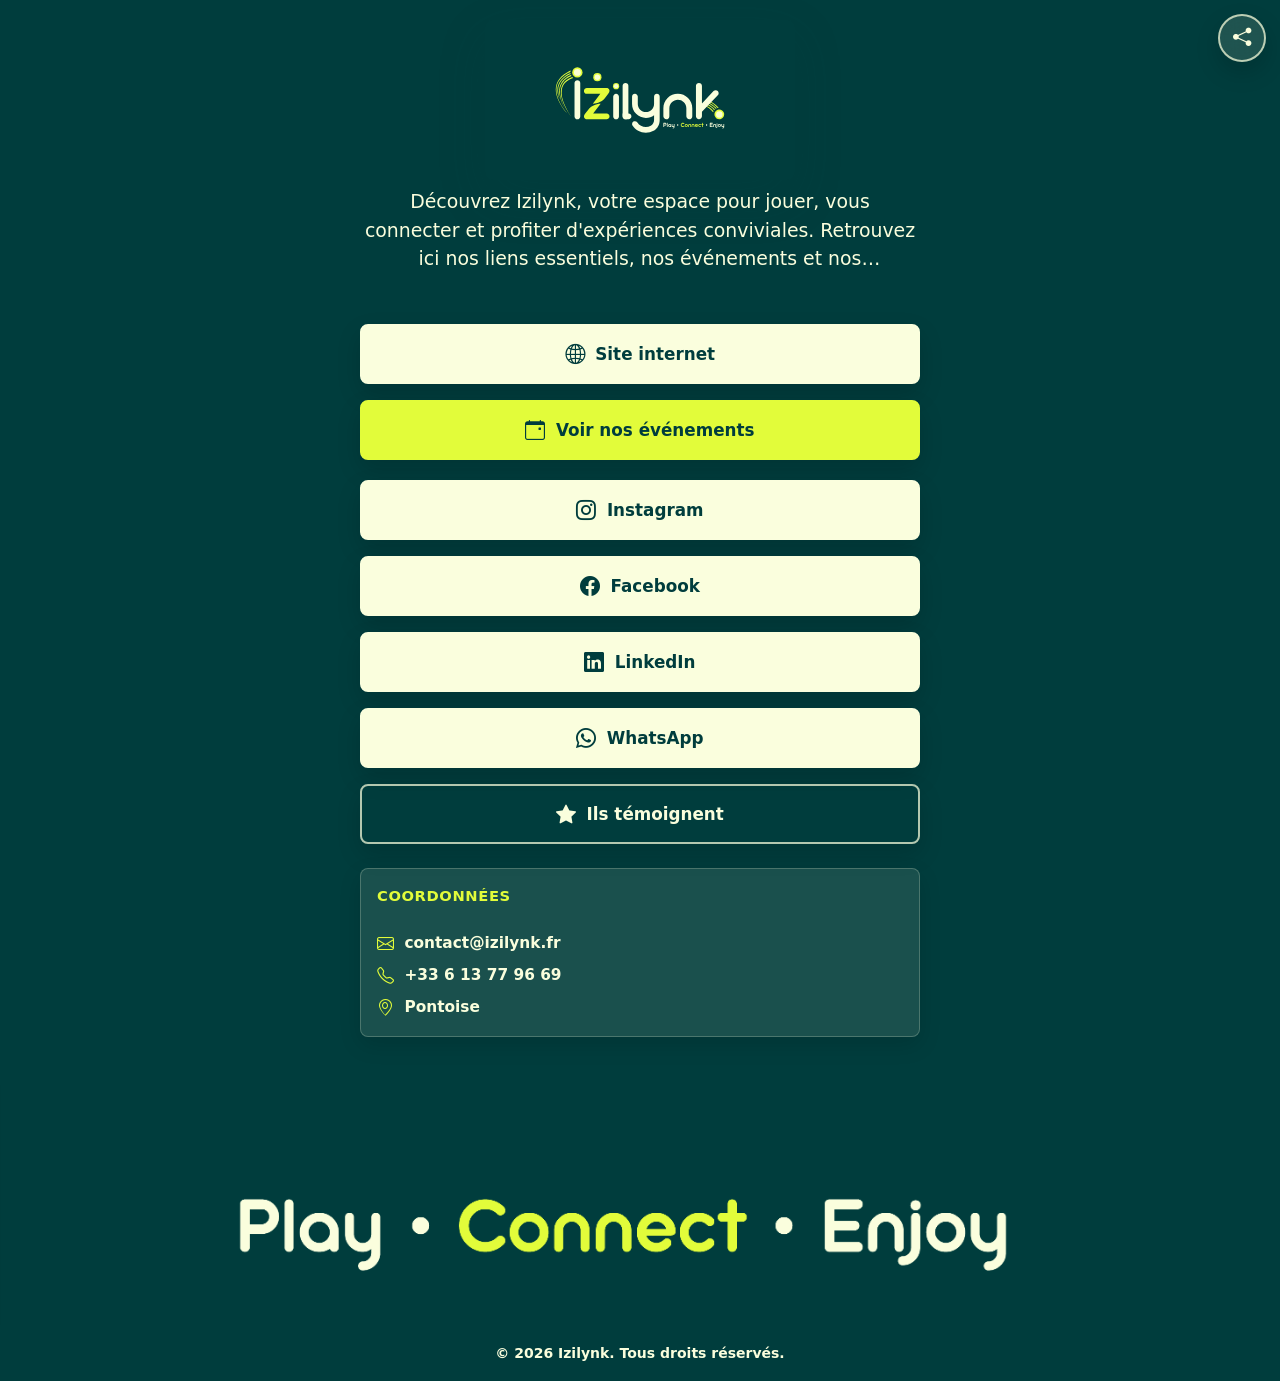
==== index.html @ e63d316d "Création landing page" ====
<!doctype html>
<html lang="fr">
  <head>
    <meta charset="utf-8">
    <meta name="viewport" content="width=device-width, initial-scale=1">
    <meta
      name="description"
      content="Izilynk - Play, Connect, Enjoy. Retrouvez notre site, nos événements, nos réseaux sociaux, nos avis clients et nos coordonnées."
    >
    <title>Izilynk | Play Connect Enjoy</title>
    <link
      href="https://cdn.jsdelivr.net/npm/bootstrap@5.3.3/dist/css/bootstrap.min.css"
      rel="stylesheet"
      crossorigin="anonymous"
    >
    <link
      rel="stylesheet"
      href="https://cdn.jsdelivr.net/npm/bootstrap-icons@1.11.3/font/bootstrap-icons.min.css"
    >
    <link rel="stylesheet" href="styles.css">
  </head>
  <body>
    <button
      class="share-button"
      type="button"
      aria-label="Partager cette page"
      title="Partager"
      data-share-button
    >
      <i class="bi bi-share-fill" aria-hidden="true"></i>
    </button>

    <main class="page-shell min-vh-100 d-flex flex-column">
      <section class="container linktree-container flex-grow-1 py-4 py-sm-5">
        <div class="brand-panel mx-auto text-center">
          <img
            class="brand-logo img-fluid"
            src="pictures/logo_color.svg"
            alt="Logo Izilynk"
            width="270"
            height="154"
          >

          <p class="brand-description mx-auto mt-4 mb-4">
            Découvrez Izilynk, votre espace pour jouer, vous connecter et profiter
            d'expériences conviviales. Retrouvez ici nos liens essentiels, nos
            événements et nos coordonnées.
          </p>

          <div class="d-grid gap-3">
            <a class="btn link-button link-button-primary" href="construction.html" aria-label="Accéder au site internet Izilynk">
              <i class="bi bi-globe2" aria-hidden="true"></i>
              <span>Site internet</span>
            </a>

            <a class="btn link-button link-button-accent" href="construction.html" aria-label="Voir les événements Izilynk">
              <i class="bi bi-calendar-event" aria-hidden="true"></i>
              <span>Voir nos événements</span>
            </a>

            <div class="social-links d-grid gap-3 mt-1" aria-label="Réseaux sociaux">
              <a class="btn link-button" href="https://www.instagram.com/izilynk/" target="_blank" rel="noopener" aria-label="Rejoindre Izilynk sur Instagram">
                <i class="bi bi-instagram" aria-hidden="true"></i>
                <span>Instagram</span>
              </a>

              <a class="btn link-button" href="https://www.facebook.com/profile.php?id=61593923006457" target="_blank" rel="noopener" aria-label="Rejoindre Izilynk sur Facebook">
                <i class="bi bi-facebook" aria-hidden="true"></i>
                <span>Facebook</span>
              </a>

              <a class="btn link-button" href="https://www.linkedin.com/company/izilynk" target="_blank" rel="noopener" aria-label="Rejoindre Izilynk sur LinkedIn">
                <i class="bi bi-linkedin" aria-hidden="true"></i>
                <span>LinkedIn</span>
              </a>

              <a class="btn link-button" href="https://chat.whatsapp.com/K9C3ibHFkdA8RoVegarHIy?s=cl&amp;p=a&amp;ilr=1" target="_blank" rel="noopener" aria-label="Rejoindre Izilynk sur WhatsApp">
                <i class="bi bi-whatsapp" aria-hidden="true"></i>
                <span>WhatsApp</span>
              </a>
            </div>

            <a class="btn link-button link-button-light" href="#" aria-label="Voir les témoignages clients Izilynk">
              <i class="bi bi-star-fill" aria-hidden="true"></i>
              <span>Ils témoignent</span>
            </a>
          </div>

          <address class="contact-block text-start mt-4 mb-0">
            <p class="contact-title mb-3">Coordonnées</p>
            <a href="mailto:contact@izilynk.fr">
              <i class="bi bi-envelope" aria-hidden="true"></i>
              <span>contact@izilynk.fr</span>
            </a>
            <a href="tel:+33613779669">
              <i class="bi bi-telephone" aria-hidden="true"></i>
              <span>+33 6 13 77 96 69</span>
            </a>
            <a href="https://www.google.com/maps/search/?api=1&amp;query=Pontoise" target="_blank" rel="noopener">
              <i class="bi bi-geo-alt" aria-hidden="true"></i>
              <span>Pontoise</span>
            </a>
          </address>
        </div>
      </section>

      <section class="baseline-section" aria-label="Baseline Izilynk">
        <img
          class="baseline-image img-fluid w-100"
          src="pictures/baseline_fond_vert.png"
          alt="Play - Connect - Enjoy"
          width="2917"
          height="1667"
        >
      </section>

      <footer class="site-footer py-3 text-center">
        <div class="container">
          <small>&copy; 2026 Izilynk. Tous droits réservés.</small>
        </div>
      </footer>
    </main>

    <script
      src="https://cdn.jsdelivr.net/npm/bootstrap@5.3.3/dist/js/bootstrap.bundle.min.js"
      crossorigin="anonymous"
    ></script>
    <script>
      const shareButton = document.querySelector("[data-share-button]");

      shareButton.addEventListener("click", async () => {
        const shareData = {
          title: document.title,
          text: "Retrouvez Izilynk en un lien.",
          url: window.location.href,
        };

        if (navigator.share) {
          try {
            await navigator.share(shareData);
          } catch (error) {
            if (error.name !== "AbortError") {
              console.error("Le partage a echoue.", error);
            }
          }
          return;
        }

        if (navigator.clipboard) {
          await navigator.clipboard.writeText(window.location.href);
          shareButton.classList.add("is-copied");
          shareButton.setAttribute("aria-label", "Lien copie");
          setTimeout(() => {
            shareButton.classList.remove("is-copied");
            shareButton.setAttribute("aria-label", "Partager cette page");
          }, 1800);
        }
      });
    </script>
  </body>
</html>
---- styles.css ----
:root {
  --izilynk-green: #003d3d;
  --izilynk-yellow: #e2fc3a;
  --izilynk-cream: #fafedd;
  --izilynk-green-soft: rgba(0, 61, 61, 0.1);
  --izilynk-shadow: 0 18px 48px rgba(0, 61, 61, 0.18);
}

* {
  box-sizing: border-box;
}

body {
  margin: 0;
  color: var(--izilynk-cream);
  background: var(--izilynk-green);
  font-family: system-ui, -apple-system, BlinkMacSystemFont, "Segoe UI", sans-serif;
  letter-spacing: 0;
}

a {
  text-decoration: none;
}

.container {
  width: 100%;
  margin-right: auto;
  margin-left: auto;
  padding-right: 1rem;
  padding-left: 1rem;
}

.mx-auto {
  margin-right: auto;
  margin-left: auto;
}

.text-center {
  text-align: center;
}

.text-start {
  text-align: left;
}

.d-flex {
  display: flex;
}

.d-grid {
  display: grid;
}

.align-items-center {
  align-items: center;
}

.justify-content-center {
  justify-content: center;
}

.flex-column {
  flex-direction: column;
}

.flex-grow-1 {
  flex-grow: 1;
}

.min-vh-100 {
  min-height: 100vh;
  min-height: 100svh;
}

.gap-3 {
  gap: 1rem;
}

.gap-4 {
  gap: 1.5rem;
}

.mt-1 {
  margin-top: 0.25rem;
}

.mt-2 {
  margin-top: 0.5rem;
}

.mt-4 {
  margin-top: 1.5rem;
}

.mb-0 {
  margin-bottom: 0;
}

.mb-1 {
  margin-bottom: 0.25rem;
}

.mb-2 {
  margin-bottom: 0.5rem;
}

.mb-3 {
  margin-bottom: 1rem;
}

.mb-4 {
  margin-bottom: 1.5rem;
}

.py-3 {
  padding-top: 1rem;
  padding-bottom: 1rem;
}

.py-4 {
  padding-top: 1.5rem;
  padding-bottom: 1.5rem;
}

.img-fluid {
  max-width: 100%;
  height: auto;
}

.w-100 {
  width: 100%;
}

.share-button {
  position: fixed;
  top: max(0.85rem, env(safe-area-inset-top));
  right: max(0.85rem, env(safe-area-inset-right));
  z-index: 10;
  display: inline-flex;
  width: 3rem;
  height: 3rem;
  align-items: center;
  justify-content: center;
  border: 2px solid rgba(250, 254, 221, 0.72);
  border-radius: 50%;
  background: rgba(250, 254, 221, 0.12);
  color: var(--izilynk-cream);
  box-shadow: 0 10px 24px rgba(0, 0, 0, 0.16);
  backdrop-filter: blur(10px);
  transition:
    transform 180ms ease,
    background-color 180ms ease,
    color 180ms ease,
    border-color 180ms ease;
}

.share-button i {
  font-size: 1.15rem;
  line-height: 1;
}

.share-button:hover,
.share-button:focus-visible,
.share-button.is-copied {
  border-color: var(--izilynk-yellow);
  background: var(--izilynk-yellow);
  color: var(--izilynk-green);
  transform: translateY(-1px);
}

.share-button:focus-visible {
  outline: 3px solid rgba(226, 252, 58, 0.72);
  outline-offset: 3px;
}

.page-shell {
  overflow-x: hidden;
}

.linktree-container {
  max-width: 560px;
  padding-top: 0.5rem !important;
}

.brand-panel {
  width: 100%;
  padding: 0.25rem 0.25rem 0;
}

.brand-logo {
  width: 270px;
  max-width: 78vw;
  height: auto;
  max-height: 140px;
  border-radius: 8px;
  box-shadow: var(--izilynk-shadow);
  object-fit: contain;
  object-position: center;
}

.brand-description {
  display: -webkit-box;
  max-width: 35rem;
  overflow: hidden;
  color: var(--izilynk-cream);
  font-size: 1.1rem;
  font-weight: 500;
  line-height: 1.5;
  margin-top: 0.45rem !important;
  margin-bottom: 3.25rem !important;
  -webkit-box-orient: vertical;
  -webkit-line-clamp: 3;
}

.construction-container {
  display: flex;
  max-width: 680px;
  align-items: center;
  justify-content: center;
}

.construction-content {
  width: 100%;
  padding: 0.25rem;
}

.construction-kicker {
  color: var(--izilynk-yellow);
  font-size: 0.92rem;
  font-weight: 900;
  letter-spacing: 0.08em;
  text-transform: uppercase;
}

.construction-title {
  color: var(--izilynk-cream);
  font-size: clamp(2.25rem, 8vw, 4.5rem);
  font-weight: 900;
  line-height: 0.98;
}

.construction-text {
  max-width: 33rem;
  color: var(--izilynk-cream);
  font-size: 1.08rem;
  font-weight: 600;
  line-height: 1.55;
}

.construction-back-link {
  min-width: 13rem;
  max-width: 100%;
}

.link-button {
  --button-bg: var(--izilynk-cream);
  --button-color: var(--izilynk-green);
  --button-border: var(--izilynk-cream);
  display: inline-flex;
  width: 100%;
  min-height: 3.5rem;
  align-items: center;
  justify-content: center;
  gap: 0.65rem;
  padding: 0.85rem 1rem;
  border: 2px solid var(--button-border);
  border-radius: 8px;
  background: var(--button-bg);
  color: var(--button-color);
  font-size: 1rem;
  font-weight: 800;
  line-height: 1.2;
  box-shadow: 0 10px 24px rgba(0, 0, 0, 0.14);
  transition:
    transform 180ms ease,
    box-shadow 180ms ease,
    background-color 180ms ease,
    color 180ms ease,
    border-color 180ms ease;
}

.link-button i {
  flex: 0 0 auto;
  font-size: 1.25rem;
  line-height: 1;
}

.link-button span {
  min-width: 0;
  overflow-wrap: anywhere;
}

.link-button:hover,
.link-button:focus-visible {
  border-color: var(--izilynk-yellow);
  background: var(--izilynk-yellow);
  color: var(--izilynk-green);
  box-shadow: 0 14px 30px rgba(0, 0, 0, 0.18);
  transform: translateY(-2px);
}

.link-button:focus-visible {
  outline: 3px solid rgba(226, 252, 58, 0.72);
  outline-offset: 3px;
}

.link-button-primary {
  --button-bg: var(--izilynk-cream);
  --button-color: var(--izilynk-green);
  --button-border: var(--izilynk-cream);
}

.link-button-accent {
  --button-bg: var(--izilynk-yellow);
  --button-color: var(--izilynk-green);
  --button-border: var(--izilynk-yellow);
}

.link-button-accent:hover {
  border-color: var(--button-border);
  background: var(--button-bg);
  color: var(--button-color);
}

.link-button-light {
  --button-bg: transparent;
  --button-color: var(--izilynk-cream);
  --button-border: rgba(250, 254, 221, 0.72);
}

.link-button-light:hover,
.link-button-light:focus-visible {
  border-color: var(--izilynk-yellow);
  background: var(--izilynk-yellow);
  color: var(--izilynk-green);
}

.social-links-inline {
  min-height: 3.25rem;
}

.social-icon-link {
  display: inline-flex;
  width: 2.75rem;
  height: 2.75rem;
  align-items: center;
  justify-content: center;
  border: 0;
  border-radius: 50%;
  background: transparent;
  color: var(--izilynk-cream);
  transition:
    transform 180ms ease,
    color 180ms ease;
}

.social-icon-link i {
  font-size: 1.65rem;
  line-height: 1;
}

.social-icon-link:hover,
.social-icon-link:focus-visible {
  color: var(--izilynk-yellow);
  transform: translateY(-2px);
}

.social-icon-link:focus-visible {
  outline: 3px solid rgba(226, 252, 58, 0.72);
  outline-offset: 4px;
}

.contact-block {
  display: grid;
  gap: 0.6rem;
  padding: 1rem;
  border: 1px solid rgba(250, 254, 221, 0.22);
  border-radius: 8px;
  background: rgba(250, 254, 221, 0.1);
  box-shadow: 0 8px 22px rgba(0, 0, 0, 0.12);
  font-style: normal;
}

.contact-title {
  color: var(--izilynk-yellow);
  font-size: 0.92rem;
  font-weight: 900;
  letter-spacing: 0.04em;
  text-transform: uppercase;
}

.contact-block a {
  display: flex;
  align-items: flex-start;
  gap: 0.65rem;
  color: var(--izilynk-cream);
  font-size: 0.96rem;
  font-weight: 650;
  line-height: 1.35;
}

.contact-block a:hover,
.contact-block a:focus-visible {
  color: var(--izilynk-yellow);
}

.contact-block a:focus-visible {
  border-radius: 6px;
  outline: 3px solid rgba(226, 252, 58, 0.78);
  outline-offset: 3px;
}

.contact-block i {
  flex: 0 0 auto;
  color: var(--izilynk-yellow);
  font-size: 1.05rem;
  line-height: 1.35;
}

.contact-block span {
  min-width: 0;
  overflow-wrap: anywhere;
}

.baseline-section {
  background: var(--izilynk-green);
}

.baseline-image {
  display: block;
  height: clamp(7rem, 28vw, 16rem);
  object-fit: cover;
  object-position: center;
}

.site-footer {
  color: var(--izilynk-cream);
  background: var(--izilynk-green);
}

.site-footer small {
  font-weight: 600;
}

@media (min-width: 576px) {
  .py-sm-5 {
    padding-top: 3rem;
    padding-bottom: 3rem;
  }

  .linktree-container {
    padding-top: 0.75rem !important;
  }

  .brand-panel {
    padding-top: 0.5rem;
  }

  .brand-logo {
    width: 310px;
    max-height: 160px;
  }

  .brand-description {
    font-size: 1.18rem;
  }

  .link-button {
    min-height: 3.75rem;
    font-size: 1.05rem;
  }
}

@media (max-width: 575.98px) {
  .container,
  .linktree-container,
  .construction-container {
    max-width: none;
  }

  .linktree-container {
    padding-top: 1.75rem !important;
  }

  .brand-panel {
    padding-top: 0.5rem;
  }

  .brand-logo {
    display: block;
    width: 230px;
    max-width: 72vw;
    margin-right: auto;
    margin-left: auto;
  }

  .brand-description {
    font-size: 1rem;
    margin-bottom: 1.75rem !important;
  }

  .construction-container {
    align-items: flex-start;
  }

  .construction-title {
    font-size: 2.4rem;
  }

  .construction-text {
    font-size: 1rem;
  }
}

@media (min-width: 992px) {
  .linktree-container {
    max-width: 600px;
  }

  .baseline-image {
    height: 15rem;
  }
}
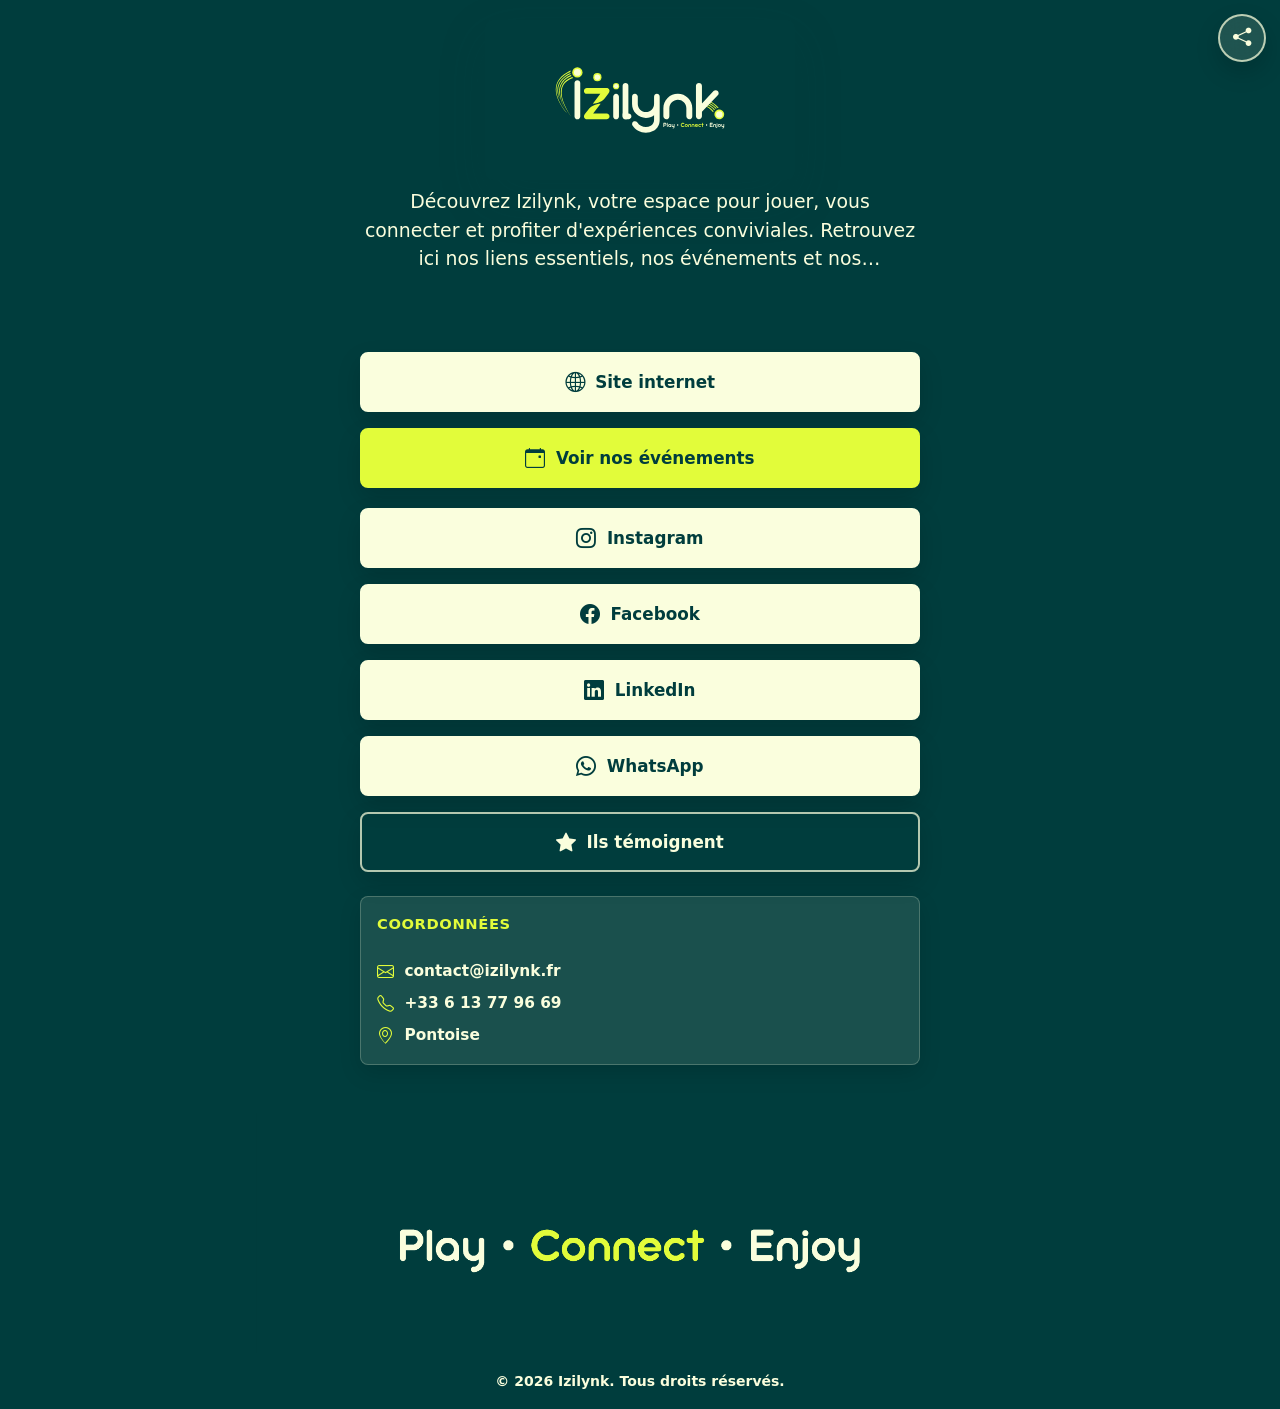
==== commit dc20c8e9: "petits changements d'espace" ====
--- a/index.html
+++ b/index.html
@@ -127,8 +127,19 @@
     ></script>
     <script>
       const shareButton = document.querySelector("[data-share-button]");
+      let copiedTimeout;
+      let isSharing = false;
 
       shareButton.addEventListener("click", async () => {
+        if (isSharing) {
+          return;
+        }
+
+        window.clearTimeout(copiedTimeout);
+        shareButton.classList.remove("is-copied");
+        shareButton.classList.remove("share-reset");
+        shareButton.setAttribute("aria-label", "Partager cette page");
+
         const shareData = {
           title: document.title,
           text: "Retrouvez Izilynk en un lien.",
@@ -136,24 +147,44 @@
         };
 
         if (navigator.share) {
+          isSharing = true;
+          shareButton.classList.add("is-sharing");
+          const resetShareButton = () => {
+            shareButton.classList.add("share-reset");
+            shareButton.classList.remove("is-sharing");
+            shareButton.blur();
+            requestAnimationFrame(() => {
+              shareButton.classList.remove("share-reset");
+            });
+          };
+
           try {
             await navigator.share(shareData);
           } catch (error) {
             if (error.name !== "AbortError") {
               console.error("Le partage a echoue.", error);
             }
+          } finally {
+            isSharing = false;
+            resetShareButton();
           }
           return;
         }
 
         if (navigator.clipboard) {
-          await navigator.clipboard.writeText(window.location.href);
-          shareButton.classList.add("is-copied");
-          shareButton.setAttribute("aria-label", "Lien copie");
-          setTimeout(() => {
-            shareButton.classList.remove("is-copied");
-            shareButton.setAttribute("aria-label", "Partager cette page");
-          }, 1800);
+          try {
+            await navigator.clipboard.writeText(window.location.href);
+            shareButton.classList.add("is-copied");
+            shareButton.setAttribute("aria-label", "Lien copie");
+            copiedTimeout = window.setTimeout(() => {
+              shareButton.classList.remove("is-copied");
+              shareButton.setAttribute("aria-label", "Partager cette page");
+              shareButton.blur();
+            }, 1800);
+          } catch (error) {
+            console.error("La copie du lien a echoue.", error);
+            shareButton.blur();
+          }
         }
       });
     </script>
--- a/styles.css
+++ b/styles.css
@@ -159,8 +159,7 @@
   line-height: 1;
 }
 
-.share-button:hover,
-.share-button:focus-visible,
+.share-button.is-sharing,
 .share-button.is-copied {
   border-color: var(--izilynk-yellow);
   background: var(--izilynk-yellow);
@@ -168,9 +167,23 @@
   transform: translateY(-1px);
 }
 
+.share-button.share-reset {
+  transition: none;
+}
+
 .share-button:focus-visible {
+  border-color: var(--izilynk-yellow);
   outline: 3px solid rgba(226, 252, 58, 0.72);
   outline-offset: 3px;
+}
+
+@media (hover: hover) and (pointer: fine) {
+  .share-button:hover {
+    border-color: var(--izilynk-yellow);
+    background: var(--izilynk-yellow);
+    color: var(--izilynk-green);
+    transform: translateY(-1px);
+  }
 }
 
 .page-shell {
@@ -207,9 +220,10 @@
   font-weight: 500;
   line-height: 1.5;
   margin-top: 0.45rem !important;
-  margin-bottom: 3.25rem !important;
+  margin-bottom: 5rem !important;
   -webkit-box-orient: vertical;
   -webkit-line-clamp: 3;
+  line-clamp: 3;
 }
 
 .construction-container {
@@ -496,7 +510,7 @@
 
   .brand-description {
     font-size: 1rem;
-    margin-bottom: 1.75rem !important;
+    margin-bottom: 3.25rem !important;
   }
 
   .construction-container {
@@ -518,6 +532,9 @@
   }
 
   .baseline-image {
+    width: 60%!important;
     height: 15rem;
-  }
-}
+    margin-right: auto;
+    margin-left: auto;
+  }
+}
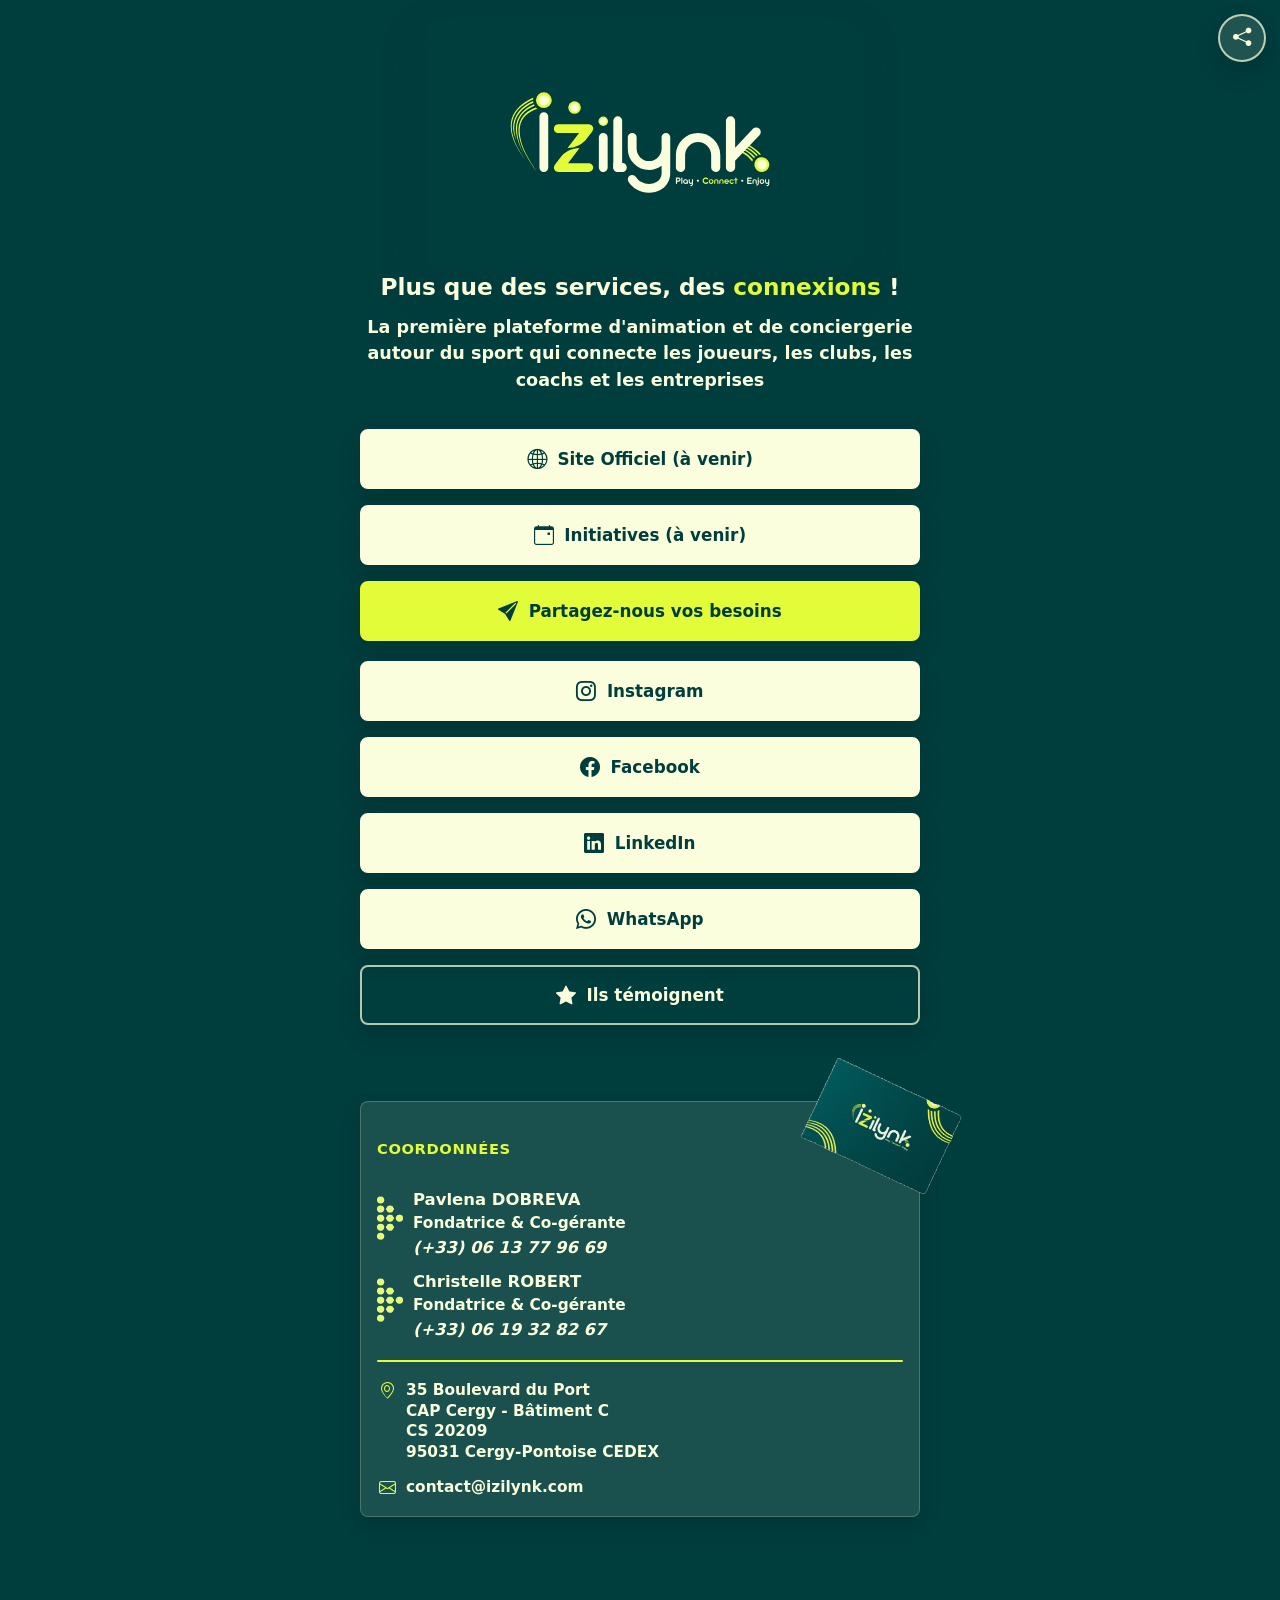
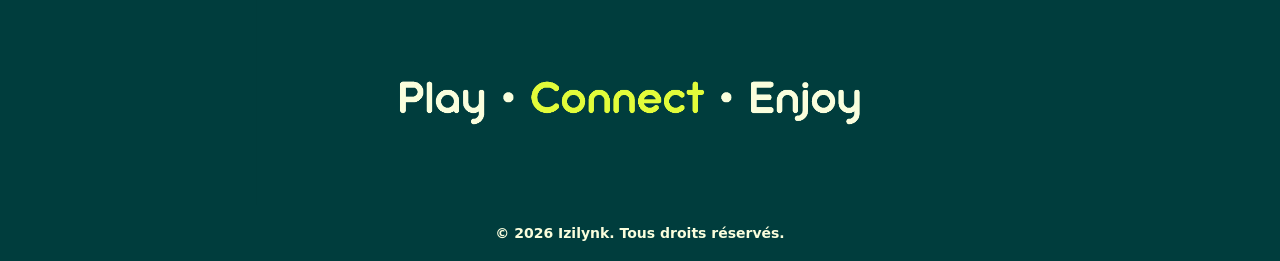
==== commit bc8566b3: "Ajout retours" ====
--- a/index.html
+++ b/index.html
@@ -37,25 +37,33 @@
             class="brand-logo img-fluid"
             src="pictures/logo_color.svg"
             alt="Logo Izilynk"
-            width="270"
-            height="154"
+            width="390"
+            height="222"
           >
 
-          <p class="brand-description mx-auto mt-4 mb-4">
-            Découvrez Izilynk, votre espace pour jouer, vous connecter et profiter
-            d'expériences conviviales. Retrouvez ici nos liens essentiels, nos
-            événements et nos coordonnées.
+          <p class="brand-description brand-tagline mx-auto mt-4 mb-4">
+            Plus que des services, des <span>connexions</span> !
           </p>
+          <p class="brand-subtitle mx-auto mb-4">
+            La première plateforme d'animation et de conciergerie autour du
+            sport qui connecte les joueurs, les clubs, les coachs et les
+            entreprises
+          </p>
 
           <div class="d-grid gap-3">
-            <a class="btn link-button link-button-primary" href="construction.html" aria-label="Accéder au site internet Izilynk">
+            <a class="btn link-button link-button-primary" href="construction.html" aria-label="Accéder au site officiel Izilynk à venir">
               <i class="bi bi-globe2" aria-hidden="true"></i>
-              <span>Site internet</span>
-            </a>
-
-            <a class="btn link-button link-button-accent" href="construction.html" aria-label="Voir les événements Izilynk">
+              <span>Site Officiel (à venir)</span>
+            </a>
+
+            <a class="btn link-button" href="construction.html" aria-label="Voir les initiatives Izilynk à venir">
               <i class="bi bi-calendar-event" aria-hidden="true"></i>
-              <span>Voir nos événements</span>
+              <span>Initiatives (à venir)</span>
+            </a>
+
+            <a class="btn link-button link-button-accent" href="https://tally.so/r/LZ2Zdj?utm_source=ig&amp;utm_medium=social&amp;utm_content=link_in_bio&amp;fbclid=PAb21jcAUOZtFwZG9mAmV4dG4DYWVtAjExAHNydGMGYXBwX2lkDzU2NzA2NzM0MzM1MjQyNwABp1Jv2mpJSfG2zC_QFcDSXxBXlb7_VqEBEdx2AJMipu0Khk1nnrPmbKDXUFbu_aem_qJXpIVfXEkeIEZLZeot82w" target="_blank" rel="noopener" aria-label="Partager vos besoins à Izilynk">
+              <i class="bi bi-send-fill" aria-hidden="true"></i>
+              <span>Partagez-nous vos besoins</span>
             </a>
 
             <div class="social-links d-grid gap-3 mt-1" aria-label="Réseaux sociaux">
@@ -69,7 +77,7 @@
                 <span>Facebook</span>
               </a>
 
-              <a class="btn link-button" href="https://www.linkedin.com/company/izilynk" target="_blank" rel="noopener" aria-label="Rejoindre Izilynk sur LinkedIn">
+              <a class="btn link-button" href="https://fr.linkedin.com/company/izilynk" target="_blank" rel="noopener" aria-label="Rejoindre Izilynk sur LinkedIn">
                 <i class="bi bi-linkedin" aria-hidden="true"></i>
                 <span>LinkedIn</span>
               </a>
@@ -86,21 +94,54 @@
             </a>
           </div>
 
-          <address class="contact-block text-start mt-4 mb-0">
-            <p class="contact-title mb-3">Coordonnées</p>
-            <a href="mailto:contact@izilynk.fr">
-              <i class="bi bi-envelope" aria-hidden="true"></i>
-              <span>contact@izilynk.fr</span>
-            </a>
-            <a href="tel:+33613779669">
-              <i class="bi bi-telephone" aria-hidden="true"></i>
-              <span>+33 6 13 77 96 69</span>
-            </a>
-            <a href="https://www.google.com/maps/search/?api=1&amp;query=Pontoise" target="_blank" rel="noopener">
-              <i class="bi bi-geo-alt" aria-hidden="true"></i>
-              <span>Pontoise</span>
-            </a>
-          </address>
+          <section class="contact-card mt-4" aria-labelledby="contact-title">
+            <img
+              class="contact-card-image"
+              src="pictures/contact_card.png"
+              alt="Carte de contact Izilynk"
+              width="962"
+              height="987"
+            >
+
+            <address class="contact-block text-start mb-0">
+              <p class="contact-title mb-3" id="contact-title">Coordonnées</p>
+
+              <a class="contact-person" href="tel:+33613779669">
+                <img src="pictures/arrow_points.png" alt="" width="178" height="301" aria-hidden="true">
+                <span>
+                  <strong>Pavlena DOBREVA</strong>
+                  <em>Fondatrice &amp; Co-gérante</em>
+                  <b>(+33) 06 13 77 96 69</b>
+                </span>
+              </a>
+
+              <a class="contact-person" href="tel:+33619328267">
+                <img src="pictures/arrow_points.png" alt="" width="178" height="301" aria-hidden="true">
+                <span>
+                  <strong>Christelle ROBERT</strong>
+                  <em>Fondatrice &amp; Co-gérante</em>
+                  <b>(+33) 06 19 32 82 67</b>
+                </span>
+              </a>
+
+              <hr class="contact-divider">
+
+              <a class="contact-detail" href="https://www.google.com/maps/search/?api=1&amp;query=35%20Boulevard%20du%20Port%20CAP%20Cergy%20Batiment%20C%20CS%2020209%2095031%20Cergy-Pontoise%20CEDEX" target="_blank" rel="noopener">
+                <i class="bi bi-geo-alt" aria-hidden="true"></i>
+                <span>
+                  35 Boulevard du Port<br>
+                  CAP Cergy - Bâtiment C<br>
+                  CS 20209<br>
+                  95031 Cergy-Pontoise CEDEX
+                </span>
+              </a>
+
+              <a class="contact-detail" href="mailto:contact@izilynk.com">
+                <i class="bi bi-envelope" aria-hidden="true"></i>
+                <span>contact@izilynk.com</span>
+              </a>
+            </address>
+          </section>
         </div>
       </section>
 
--- a/styles.css
+++ b/styles.css
@@ -201,10 +201,10 @@
 }
 
 .brand-logo {
-  width: 270px;
-  max-width: 78vw;
+  width: 390px;
+  max-width: 86vw;
   height: auto;
-  max-height: 140px;
+  max-height: 222px;
   border-radius: 8px;
   box-shadow: var(--izilynk-shadow);
   object-fit: contain;
@@ -224,6 +224,26 @@
   -webkit-box-orient: vertical;
   -webkit-line-clamp: 3;
   line-clamp: 3;
+}
+
+.brand-tagline {
+  margin-bottom: 0.8rem !important;
+  font-size: 1.28rem;
+  font-weight: 900;
+  line-height: 1.25;
+}
+
+.brand-tagline span {
+  color: var(--izilynk-yellow);
+}
+
+.brand-subtitle {
+  max-width: 35rem;
+  color: var(--izilynk-cream);
+  font-size: 1.03rem;
+  font-weight: 600;
+  line-height: 1.5;
+  margin-bottom: 2.25rem !important;
 }
 
 .construction-container {
@@ -384,10 +404,25 @@
   outline-offset: 4px;
 }
 
+.contact-card {
+  position: relative;
+  margin-top: 4.75rem !important;
+}
+
+.contact-card-image {
+  position: absolute;
+  top: -8.55rem;
+  right: -9.0rem;
+  z-index: 2;
+  width: min(19rem, 142vw);
+  height: auto;
+  transform: rotate(50deg);
+}
+
 .contact-block {
   display: grid;
-  gap: 0.6rem;
-  padding: 1rem;
+  gap: 0.9rem;
+  padding: 2.25rem 1rem 1rem;
   border: 1px solid rgba(250, 254, 221, 0.22);
   border-radius: 8px;
   background: rgba(250, 254, 221, 0.1);
@@ -413,9 +448,62 @@
   line-height: 1.35;
 }
 
+.contact-person {
+  gap: 0.8rem;
+}
+
+.contact-person img {
+  flex: 0 0 auto;
+  width: 1.6rem;
+  height: 2.7rem;
+  mix-blend-mode: screen;
+  object-fit: contain;
+  transform: translateY(0.35rem);
+}
+
+.contact-person span,
+.contact-detail span {
+  display: grid;
+  gap: 0.2rem;
+}
+
+.contact-person strong {
+  color: var(--izilynk-cream);
+  font-size: 1.03rem;
+  font-weight: 900;
+  line-height: 1.15;
+}
+
+.contact-person em {
+  color: var(--izilynk-cream);
+  font-style: normal;
+  font-weight: 700;
+}
+
+.contact-person b {
+  color: var(--izilynk-cream);
+  font-size: 1.02rem;
+  font-style: italic;
+  font-weight: 850;
+}
+
+.contact-detail {
+  padding-left: 0.1rem;
+}
+
+.contact-divider {
+  width: 100%;
+  height: 2px;
+  margin: 0.25rem 0;
+  border: 0;
+  border-radius: 999px;
+  background: var(--izilynk-yellow);
+  opacity: 1;
+}
+
 .contact-block a:hover,
 .contact-block a:focus-visible {
-  color: var(--izilynk-yellow);
+  opacity: 0.86;
 }
 
 .contact-block a:focus-visible {
@@ -471,12 +559,20 @@
   }
 
   .brand-logo {
-    width: 310px;
-    max-height: 160px;
+    width: 430px;
+    max-height: 245px;
   }
 
   .brand-description {
     font-size: 1.18rem;
+  }
+
+  .brand-tagline {
+    font-size: 1.45rem;
+  }
+
+  .brand-subtitle {
+    font-size: 1.1rem;
   }
 
   .link-button {
@@ -502,15 +598,24 @@
 
   .brand-logo {
     display: block;
-    width: 230px;
-    max-width: 72vw;
+    width: 320px;
+    max-width: 84vw;
     margin-right: auto;
     margin-left: auto;
   }
 
   .brand-description {
     font-size: 1rem;
-    margin-bottom: 3.25rem !important;
+    margin-bottom: 0.75rem !important;
+  }
+
+  .brand-tagline {
+    font-size: 1.18rem;
+  }
+
+  .brand-subtitle {
+    font-size: 0.98rem;
+    margin-bottom: 2rem !important;
   }
 
   .construction-container {
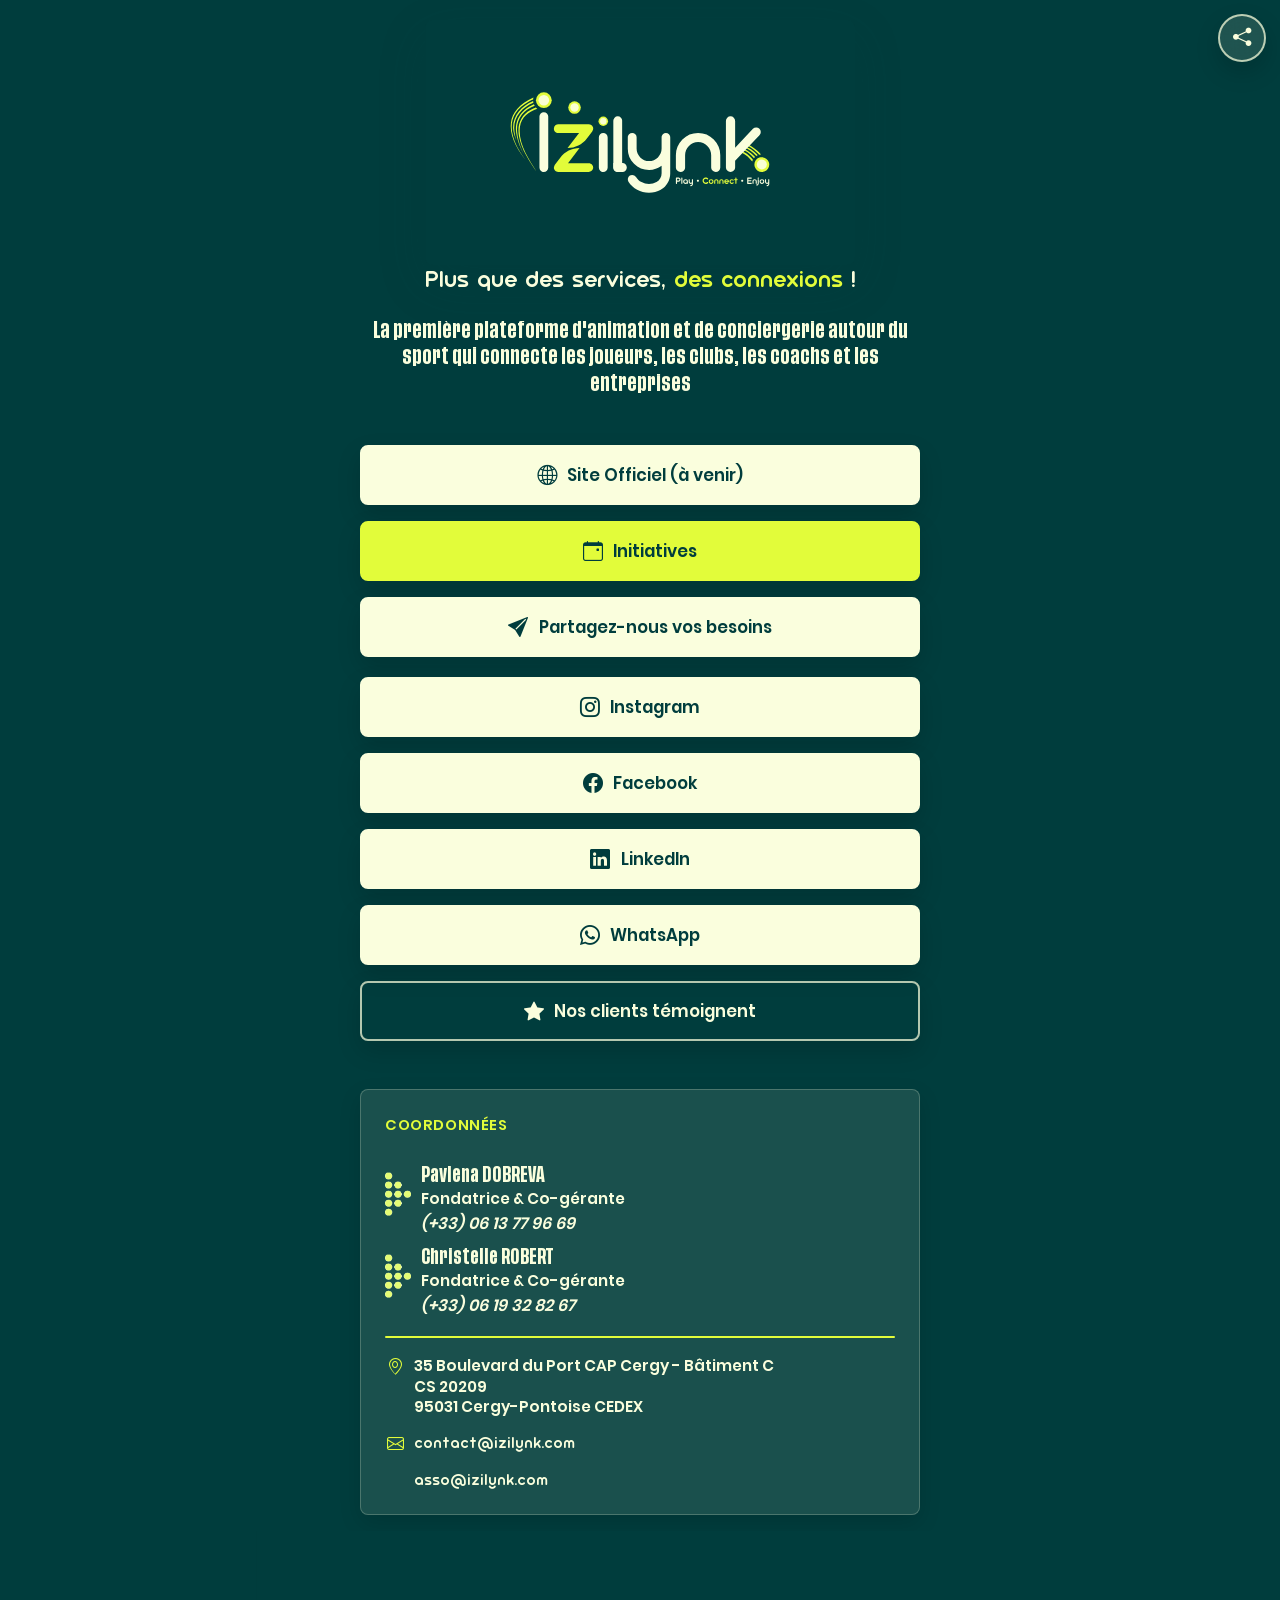
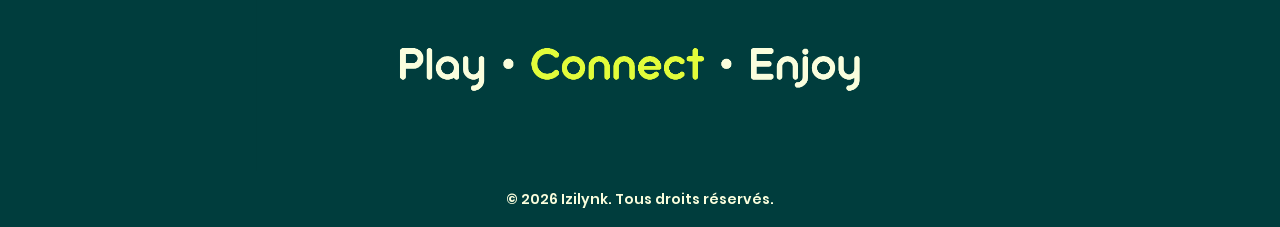
==== commit 646bcdeb: "corrections retour, fonts, liens google avis" ====
--- a/index.html
+++ b/index.html
@@ -31,7 +31,7 @@
     </button>
 
     <main class="page-shell min-vh-100 d-flex flex-column">
-      <section class="container linktree-container flex-grow-1 py-4 py-sm-5">
+      <section class="container linktree-container flex-grow-1 pt-4 pt-sm-5">
         <div class="brand-panel mx-auto text-center">
           <img
             class="brand-logo img-fluid"
@@ -42,7 +42,7 @@
           >
 
           <p class="brand-description brand-tagline mx-auto mt-4 mb-4">
-            Plus que des services, des <span>connexions</span> !
+            Plus que des services, <span>des connexions</span> !
           </p>
           <p class="brand-subtitle mx-auto mb-4">
             La première plateforme d'animation et de conciergerie autour du
@@ -56,12 +56,12 @@
               <span>Site Officiel (à venir)</span>
             </a>
 
-            <a class="btn link-button" href="construction.html" aria-label="Voir les initiatives Izilynk à venir">
+            <a class="btn link-button link-button-accent" href="https://tally.so/r/objpD5" target="_blank" aria-label="Voir les initiatives Izilynk à venir">
               <i class="bi bi-calendar-event" aria-hidden="true"></i>
-              <span>Initiatives (à venir)</span>
-            </a>
-
-            <a class="btn link-button link-button-accent" href="https://tally.so/r/LZ2Zdj?utm_source=ig&amp;utm_medium=social&amp;utm_content=link_in_bio&amp;fbclid=PAb21jcAUOZtFwZG9mAmV4dG4DYWVtAjExAHNydGMGYXBwX2lkDzU2NzA2NzM0MzM1MjQyNwABp1Jv2mpJSfG2zC_QFcDSXxBXlb7_VqEBEdx2AJMipu0Khk1nnrPmbKDXUFbu_aem_qJXpIVfXEkeIEZLZeot82w" target="_blank" rel="noopener" aria-label="Partager vos besoins à Izilynk">
+              <span>Initiatives</span>
+            </a>
+
+            <a class="btn link-button" href="https://tally.so/r/LZ2Zdj" target="_blank" rel="noopener" aria-label="Partager vos besoins à Izilynk">
               <i class="bi bi-send-fill" aria-hidden="true"></i>
               <span>Partagez-nous vos besoins</span>
             </a>
@@ -88,22 +88,13 @@
               </a>
             </div>
 
-            <a class="btn link-button link-button-light" href="#" aria-label="Voir les témoignages clients Izilynk">
+            <a class="btn link-button link-button-light" href="https://www.google.com/maps/place/IZILYNK/@49.0525363,2.1014574,17z/data=!4m15!1m8!3m7!1s0x47e6f509b266fb49:0x3b104022a56be0c6!2sIZILYNK!8m2!3d49.0525328!4d2.1040323!10e1!16s%2Fg%2F11zxjflqkf!3m5!1s0x47e6f509b266fb49:0x3b104022a56be0c6!8m2!3d49.0525328!4d2.1040323!16s%2Fg%2F11zxjflqkf?entry=ttu&g_ep=EgoyMDI2MDkwNi4wIKXMDSoASAFQAw%3D%3D" target="_blank" rel="noopener" aria-label="Voir les témoignages clients Izilynk">
               <i class="bi bi-star-fill" aria-hidden="true"></i>
-              <span>Ils témoignent</span>
+              <span>Nos clients témoignent</span>
             </a>
           </div>
 
-          <section class="contact-card mt-4" aria-labelledby="contact-title">
-            <img
-              class="contact-card-image"
-              src="pictures/contact_card.png"
-              alt="Carte de contact Izilynk"
-              width="962"
-              height="987"
-            >
-
-            <address class="contact-block text-start mb-0">
+            <address class="contact-block text-start" aria-label="Coordonnées Izilynk">
               <p class="contact-title mb-3" id="contact-title">Coordonnées</p>
 
               <a class="contact-person" href="tel:+33613779669">
@@ -129,8 +120,7 @@
               <a class="contact-detail" href="https://www.google.com/maps/search/?api=1&amp;query=35%20Boulevard%20du%20Port%20CAP%20Cergy%20Batiment%20C%20CS%2020209%2095031%20Cergy-Pontoise%20CEDEX" target="_blank" rel="noopener">
                 <i class="bi bi-geo-alt" aria-hidden="true"></i>
                 <span>
-                  35 Boulevard du Port<br>
-                  CAP Cergy - Bâtiment C<br>
+                  35 Boulevard du Port CAP Cergy - Bâtiment C<br>
                   CS 20209<br>
                   95031 Cergy-Pontoise CEDEX
                 </span>
@@ -139,6 +129,11 @@
               <a class="contact-detail" href="mailto:contact@izilynk.com">
                 <i class="bi bi-envelope" aria-hidden="true"></i>
                 <span>contact@izilynk.com</span>
+              </a>
+
+              <a class="contact-detail" href="mailto:asso@izilynk.com">
+                <span class="contact-icon-spacer" aria-hidden="true"></span>
+                <span>asso@izilynk.com</span>
               </a>
             </address>
           </section>
--- a/styles.css
+++ b/styles.css
@@ -1,3 +1,43 @@
+@font-face {
+  font-family: "Poppins";
+  src: url("fonts/Poppins-Regular .ttf") format("truetype");
+  font-weight: 400;
+  font-style: normal;
+  font-display: swap;
+}
+
+@font-face {
+  font-family: "Poppins";
+  src: url("fonts/Poppins-Medium .ttf") format("truetype");
+  font-weight: 500;
+  font-style: normal;
+  font-display: swap;
+}
+
+@font-face {
+  font-family: "Poppins";
+  src: url("fonts/Poppins-SemiBold .ttf") format("truetype");
+  font-weight: 600 900;
+  font-style: normal;
+  font-display: swap;
+}
+
+@font-face {
+  font-family: "Goodly";
+  src: url("fonts/Goodly-Semibold .ttf") format("truetype");
+  font-weight: 600 900;
+  font-style: normal;
+  font-display: swap;
+}
+
+@font-face {
+  font-family: "Tusker";
+  src: url("fonts/TuskerGrotesk-5600Semibold.ttf") format("truetype");
+  font-weight: 600 900;
+  font-style: normal;
+  font-display: swap;
+}
+
 :root {
   --izilynk-green: #003d3d;
   --izilynk-yellow: #e2fc3a;
@@ -14,7 +54,7 @@
   margin: 0;
   color: var(--izilynk-cream);
   background: var(--izilynk-green);
-  font-family: system-ui, -apple-system, BlinkMacSystemFont, "Segoe UI", sans-serif;
+  font-family: "Poppins", system-ui, -apple-system, BlinkMacSystemFont, "Segoe UI", sans-serif;
   letter-spacing: 0;
 }
 
@@ -220,14 +260,15 @@
   font-weight: 500;
   line-height: 1.5;
   margin-top: 0.45rem !important;
-  margin-bottom: 5rem !important;
+  margin-bottom: 1.5rem !important;
   -webkit-box-orient: vertical;
   -webkit-line-clamp: 3;
   line-clamp: 3;
 }
 
 .brand-tagline {
-  margin-bottom: 0.8rem !important;
+  font-family: "Goodly", "Poppins", system-ui, sans-serif;
+  margin-top: 0 !important;
   font-size: 1.28rem;
   font-weight: 900;
   line-height: 1.25;
@@ -240,10 +281,11 @@
 .brand-subtitle {
   max-width: 35rem;
   color: var(--izilynk-cream);
+  font-family: "Tusker", "Poppins", system-ui, sans-serif;
   font-size: 1.03rem;
   font-weight: 600;
   line-height: 1.5;
-  margin-bottom: 2.25rem !important;
+  margin-bottom: 3rem !important;
 }
 
 .construction-container {
@@ -301,6 +343,7 @@
   border-radius: 8px;
   background: var(--button-bg);
   color: var(--button-color);
+  font-family: "Poppins", system-ui, sans-serif;
   font-size: 1rem;
   font-weight: 800;
   line-height: 1.2;
@@ -409,24 +452,16 @@
   margin-top: 4.75rem !important;
 }
 
-.contact-card-image {
-  position: absolute;
-  top: -8.55rem;
-  right: -9.0rem;
-  z-index: 2;
-  width: min(19rem, 142vw);
-  height: auto;
-  transform: rotate(50deg);
-}
-
 .contact-block {
   display: grid;
   gap: 0.9rem;
-  padding: 2.25rem 1rem 1rem;
+  margin-top: 3rem;
+  padding: 1.5rem;
   border: 1px solid rgba(250, 254, 221, 0.22);
   border-radius: 8px;
   background: rgba(250, 254, 221, 0.1);
   box-shadow: 0 8px 22px rgba(0, 0, 0, 0.12);
+  font-family: "Poppins", system-ui, sans-serif;
   font-style: normal;
 }
 
@@ -469,6 +504,7 @@
 
 .contact-person strong {
   color: var(--izilynk-cream);
+  font-family: "Tusker", "Poppins", system-ui, sans-serif;
   font-size: 1.03rem;
   font-weight: 900;
   line-height: 1.15;
@@ -489,6 +525,11 @@
 
 .contact-detail {
   padding-left: 0.1rem;
+}
+
+.contact-detail[href^="mailto:"] span:not(.contact-icon-spacer) {
+  font-family: "Goodly", "Poppins", system-ui, sans-serif;
+  font-weight: 900;
 }
 
 .contact-divider {
@@ -519,6 +560,10 @@
   line-height: 1.35;
 }
 
+.contact-icon-spacer {
+  flex: 0 0 1.05rem;
+}
+
 .contact-block span {
   min-width: 0;
   overflow-wrap: anywhere;
@@ -606,7 +651,7 @@
 
   .brand-description {
     font-size: 1rem;
-    margin-bottom: 0.75rem !important;
+    margin-bottom: 1.5rem !important;
   }
 
   .brand-tagline {
@@ -615,7 +660,7 @@
 
   .brand-subtitle {
     font-size: 0.98rem;
-    margin-bottom: 2rem !important;
+    margin-bottom: 3rem !important;
   }
 
   .construction-container {
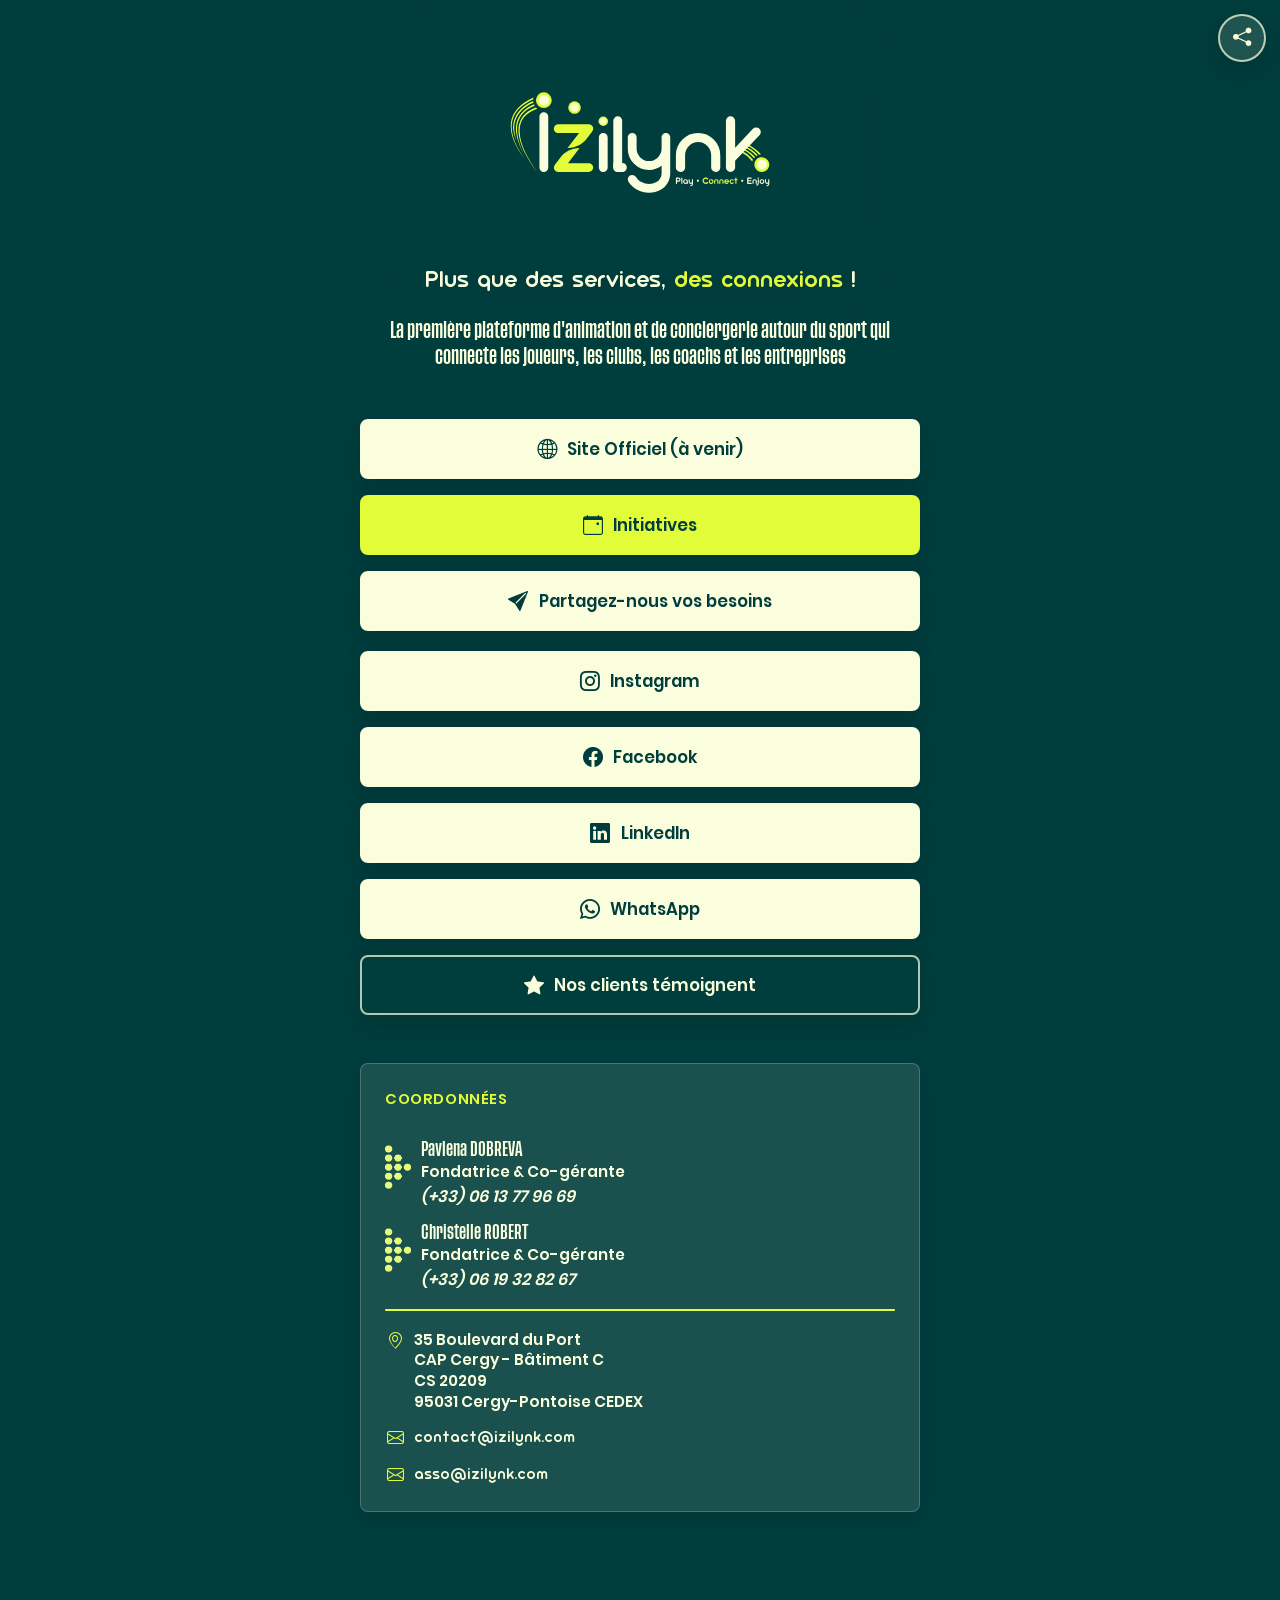
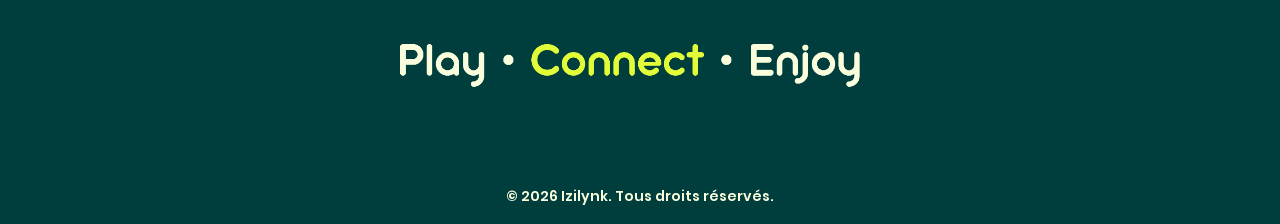
==== commit 5c371c48: "modif font, google avis lien" ====
--- a/index.html
+++ b/index.html
@@ -88,7 +88,7 @@
               </a>
             </div>
 
-            <a class="btn link-button link-button-light" href="https://www.google.com/maps/place/IZILYNK/@49.0525363,2.1014574,17z/data=!4m15!1m8!3m7!1s0x47e6f509b266fb49:0x3b104022a56be0c6!2sIZILYNK!8m2!3d49.0525328!4d2.1040323!10e1!16s%2Fg%2F11zxjflqkf!3m5!1s0x47e6f509b266fb49:0x3b104022a56be0c6!8m2!3d49.0525328!4d2.1040323!16s%2Fg%2F11zxjflqkf?entry=ttu&g_ep=EgoyMDI2MDkwNi4wIKXMDSoASAFQAw%3D%3D" target="_blank" rel="noopener" aria-label="Voir les témoignages clients Izilynk">
+            <a class="btn link-button link-button-light" href="https://g.page/r/Ccbga6UiQBA7ECE/review" target="_blank" rel="noopener" aria-label="Voir les témoignages clients Izilynk">
               <i class="bi bi-star-fill" aria-hidden="true"></i>
               <span>Nos clients témoignent</span>
             </a>
@@ -120,7 +120,8 @@
               <a class="contact-detail" href="https://www.google.com/maps/search/?api=1&amp;query=35%20Boulevard%20du%20Port%20CAP%20Cergy%20Batiment%20C%20CS%2020209%2095031%20Cergy-Pontoise%20CEDEX" target="_blank" rel="noopener">
                 <i class="bi bi-geo-alt" aria-hidden="true"></i>
                 <span>
-                  35 Boulevard du Port CAP Cergy - Bâtiment C<br>
+                  35 Boulevard du Port<br> 
+                  CAP Cergy - Bâtiment C<br>
                   CS 20209<br>
                   95031 Cergy-Pontoise CEDEX
                 </span>
@@ -132,7 +133,7 @@
               </a>
 
               <a class="contact-detail" href="mailto:asso@izilynk.com">
-                <span class="contact-icon-spacer" aria-hidden="true"></span>
+                <i class="bi bi-envelope" aria-hidden="true"></i>
                 <span>asso@izilynk.com</span>
               </a>
             </address>
--- a/styles.css
+++ b/styles.css
@@ -32,8 +32,8 @@
 
 @font-face {
   font-family: "Tusker";
-  src: url("fonts/TuskerGrotesk-5600Semibold.ttf") format("truetype");
-  font-weight: 600 900;
+  src: url("fonts/TuskerGrotesk-4500Medium.ttf") format("truetype");
+  font-weight: 400;
   font-style: normal;
   font-display: swap;
 }
@@ -283,7 +283,7 @@
   color: var(--izilynk-cream);
   font-family: "Tusker", "Poppins", system-ui, sans-serif;
   font-size: 1.03rem;
-  font-weight: 600;
+  font-weight: 400;
   line-height: 1.5;
   margin-bottom: 3rem !important;
 }
@@ -506,7 +506,7 @@
   color: var(--izilynk-cream);
   font-family: "Tusker", "Poppins", system-ui, sans-serif;
   font-size: 1.03rem;
-  font-weight: 900;
+  font-weight: 400;
   line-height: 1.15;
 }
 
@@ -527,7 +527,7 @@
   padding-left: 0.1rem;
 }
 
-.contact-detail[href^="mailto:"] span:not(.contact-icon-spacer) {
+.contact-detail[href^="mailto:"] span {
   font-family: "Goodly", "Poppins", system-ui, sans-serif;
   font-weight: 900;
 }
@@ -560,10 +560,6 @@
   line-height: 1.35;
 }
 
-.contact-icon-spacer {
-  flex: 0 0 1.05rem;
-}
-
 .contact-block span {
   min-width: 0;
   overflow-wrap: anywhere;
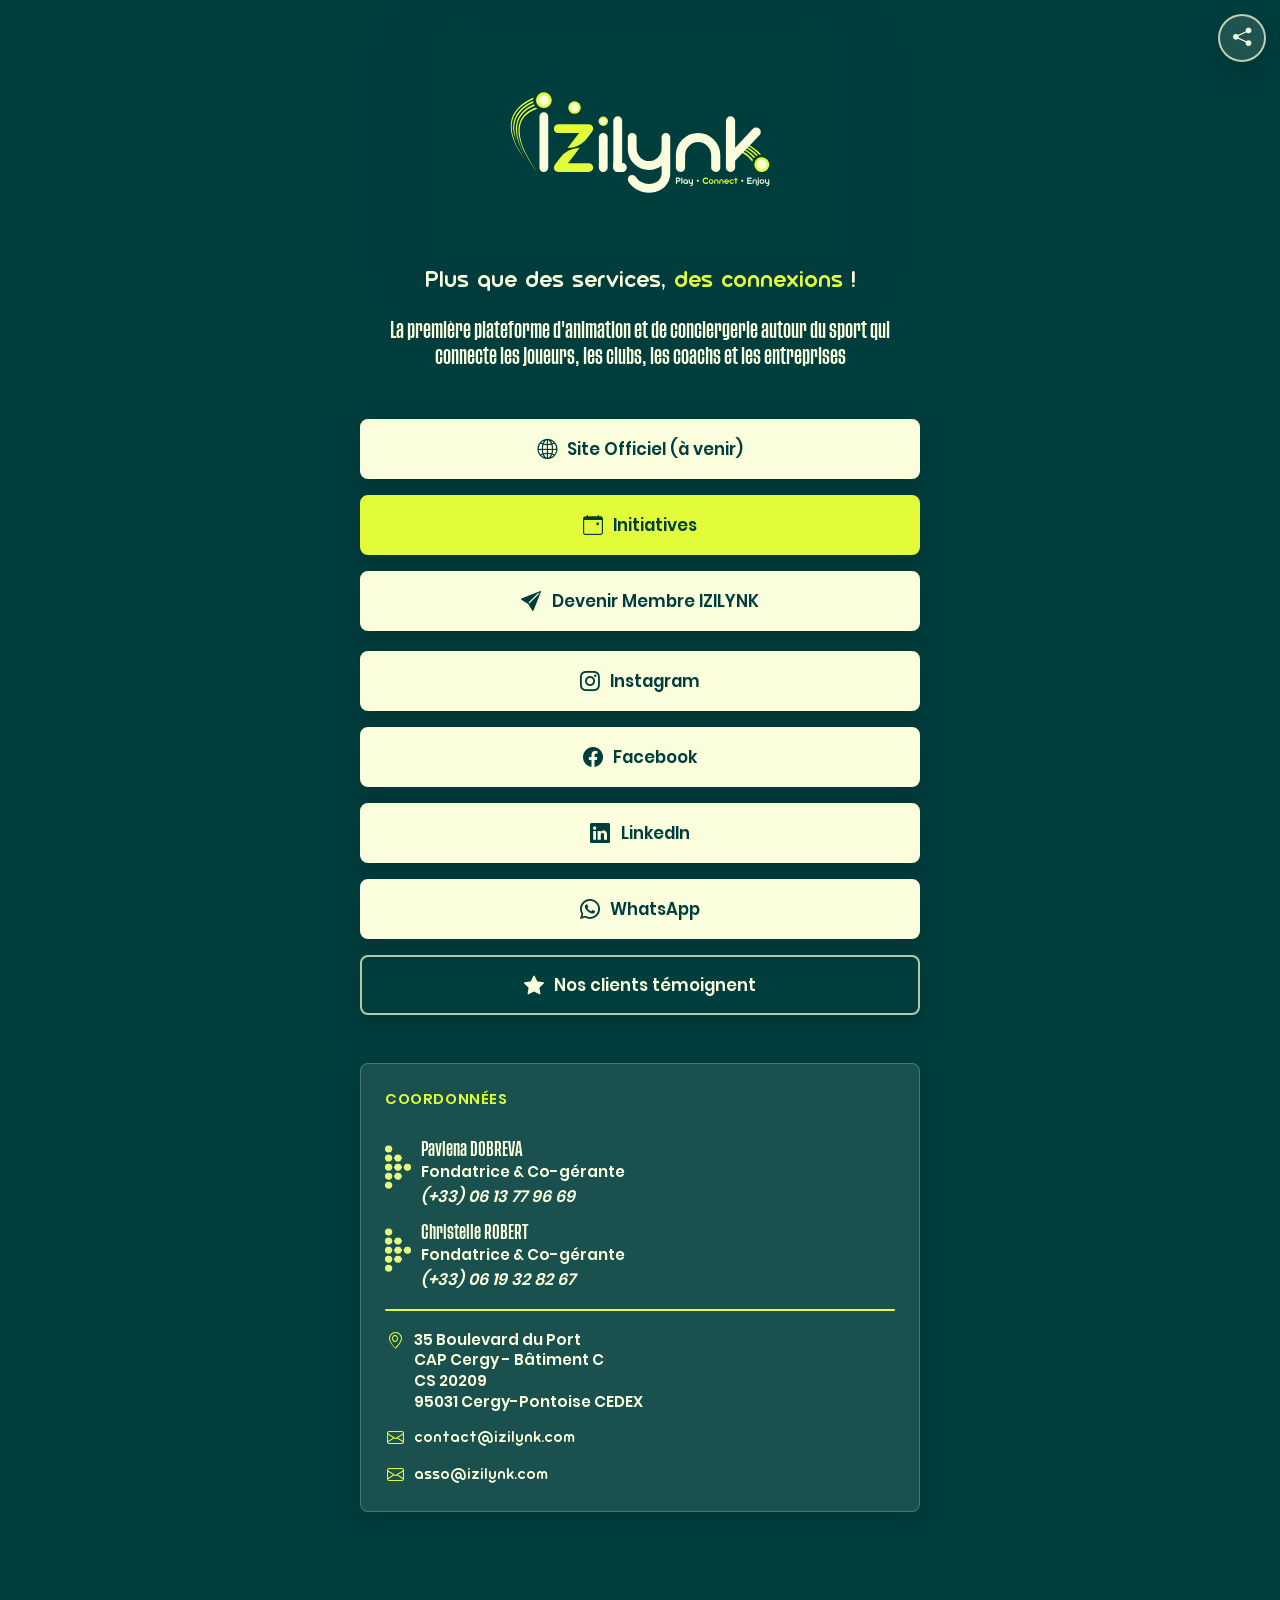
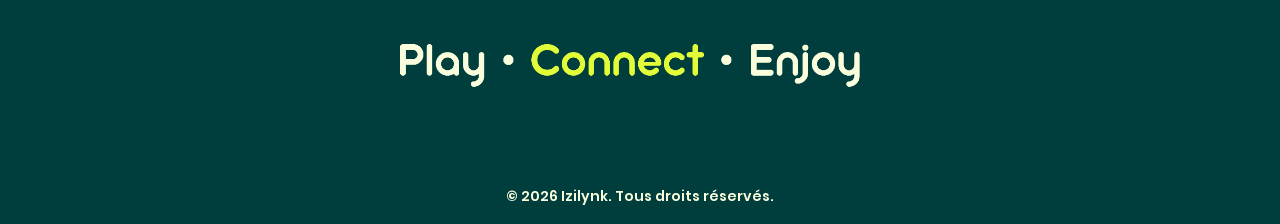
==== commit 243e0479: "changement URL Initiatives et Devenir membre" ====
--- a/index.html
+++ b/index.html
@@ -56,14 +56,14 @@
               <span>Site Officiel (à venir)</span>
             </a>
 
-            <a class="btn link-button link-button-accent" href="https://tally.so/r/objpD5" target="_blank" aria-label="Voir les initiatives Izilynk à venir">
+            <a class="btn link-button link-button-accent" href="https://izilynk-asso.s2.yapla.com/fr/" target="_blank" aria-label="Voir les initiatives Izilynk à venir">
               <i class="bi bi-calendar-event" aria-hidden="true"></i>
               <span>Initiatives</span>
             </a>
 
-            <a class="btn link-button" href="https://tally.so/r/LZ2Zdj" target="_blank" rel="noopener" aria-label="Partager vos besoins à Izilynk">
+            <a class="btn link-button" href="https://izilynk-asso.s2.yapla.com/fr/membres/adhesion/" target="_blank" rel="noopener" aria-label="Devenir Membre IZILYNK">
               <i class="bi bi-send-fill" aria-hidden="true"></i>
-              <span>Partagez-nous vos besoins</span>
+              <span>Devenir Membre IZILYNK</span>
             </a>
 
             <div class="social-links d-grid gap-3 mt-1" aria-label="Réseaux sociaux">
